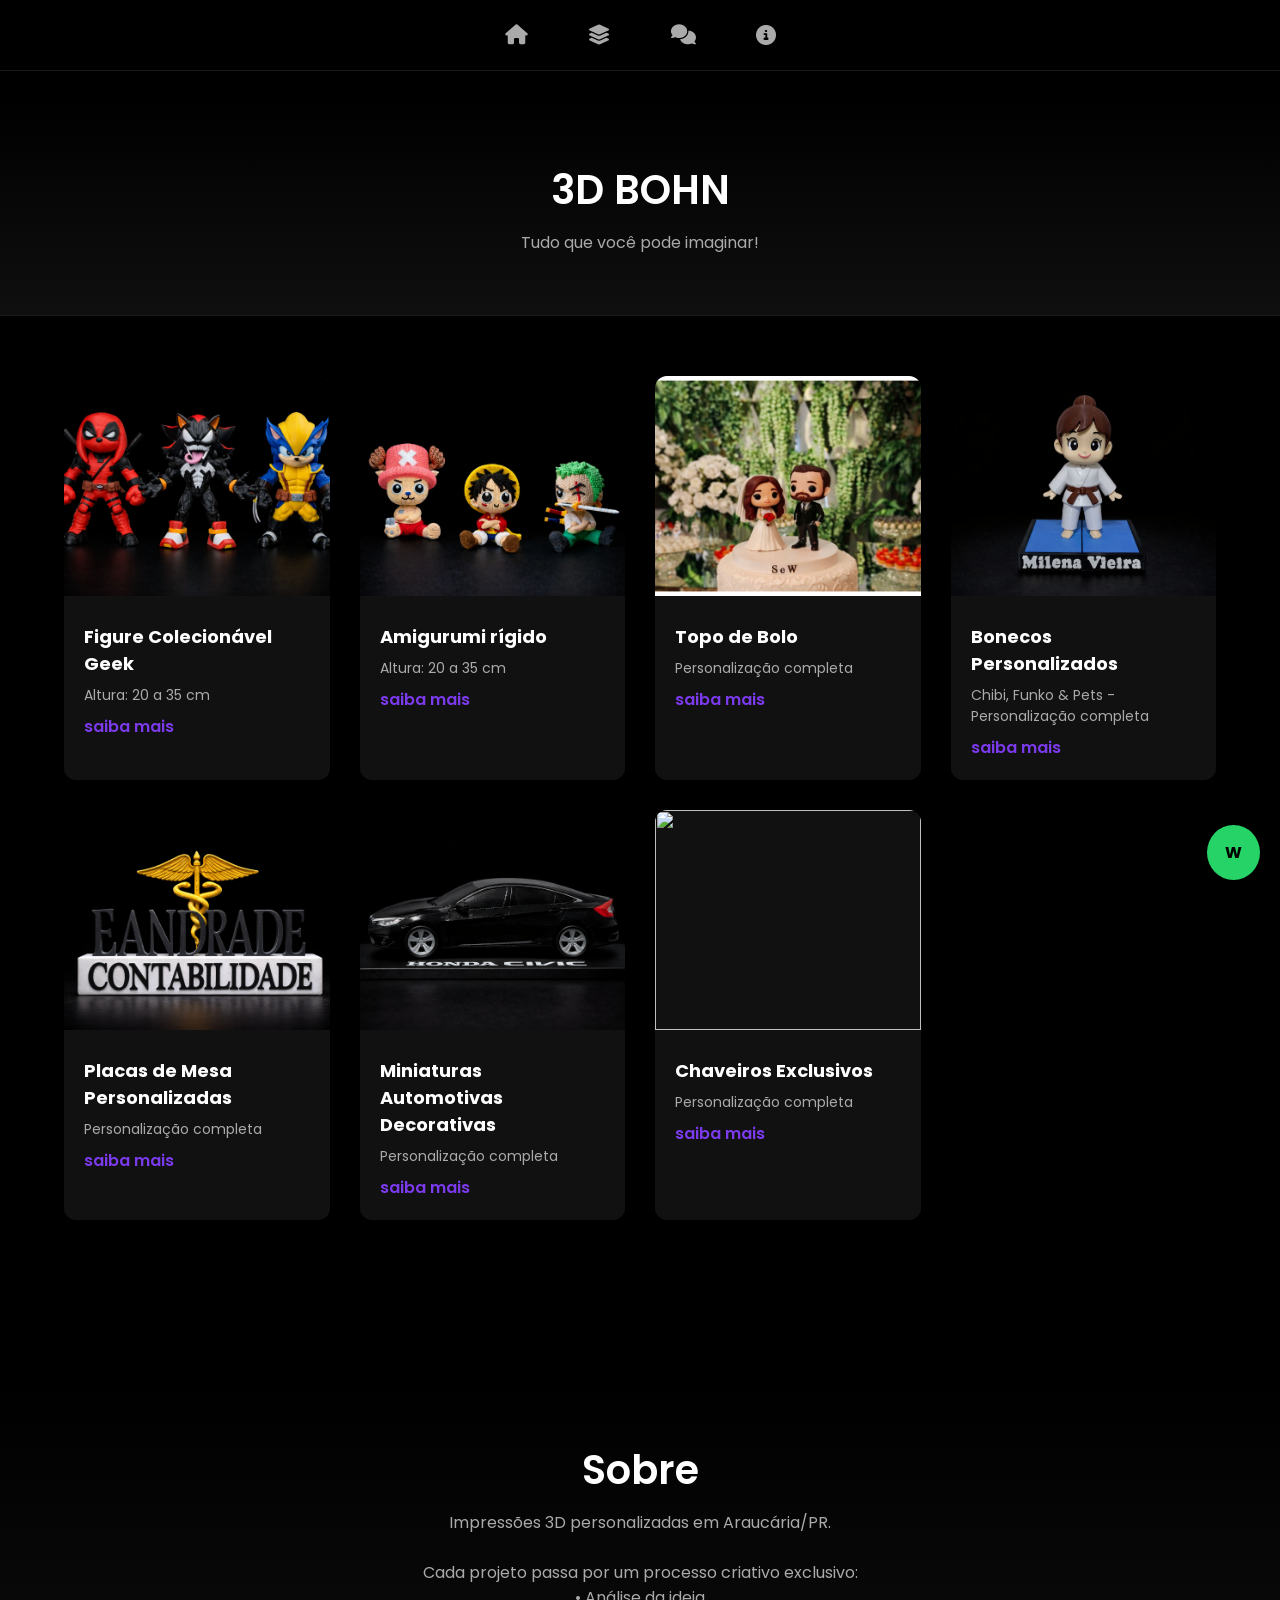
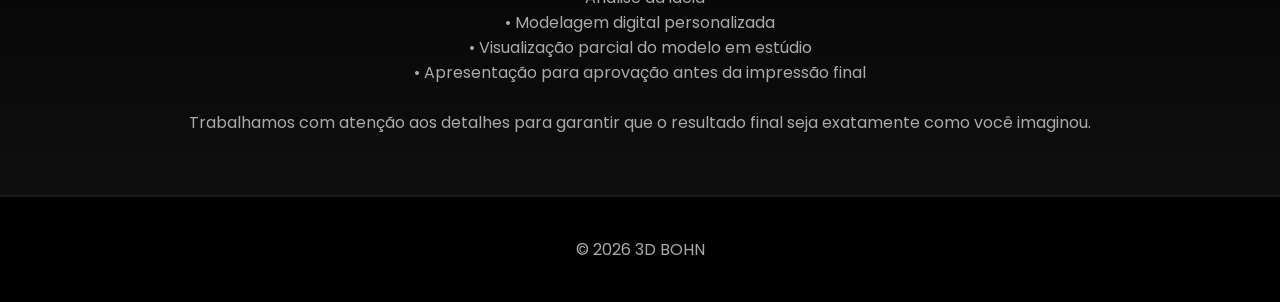
==== index.html @ 282903a7 "Replace placeholder image with actual image" ====
<!DOCTYPE html>
<html lang="pt-br">
    
     <!-- cabeçalho -->
<head> 
    <meta charset="UTF-8">
    <meta name="viewport" content="width=device-width, initial-scale=1.0">
    <title>3D BOHN</title>

    <!-- Fonte -->
    <link href="https://fonts.googleapis.com/css2?family=Poppins:wght@300;400;600&display=swap" rel="stylesheet">

    <!-- CSS -->
    <link rel="stylesheet" href="style.css">

    <!-- Font Awesome -->
<link rel="stylesheet" href="https://cdnjs.cloudflare.com/ajax/libs/font-awesome/6.5.0/css/all.min.css">
    
</head>

     <!-- corpo -->
    
<body>

    <!-- MENU -->
  <nav>
    <a href="index.html"><i class="fa-solid fa-house"></i></a>
    <a href="#seções"><i class="fa-solid fa-layer-group"></i></a>
    <a href="chat.html"><i class="fa-solid fa-comments"></i></a>
    <a href="#info"><i class="fa-solid fa-circle-info"></i></a>
</nav>

    <!-- BANNER -->
    <section class="banner" id="home">
        <h1>3D BOHN</h1>
        <p>Tudo que você pode imaginar! </p>
    </section>

    <!-- PRODUTOS -->
    <section class="produtos" id="seções">

        <div class="card" onclick="irParaSecao('figures.html')">
            <img src="4ab44d39-8912-427f-a9c7-1389a4cfff99.png" alt="">
            <div class="card-info">
                <h3> Figure Colecionável Geek </h3>
                <p> Altura: 20 a 35 cm </p>
                <div class="preco"> saiba mais</div>
            </div>
        </div>

        <div class="card" onclick="irParaSecao('amigurumi.html')">
            <img src="d115fad7-27c8-41f1-a344-d17f894d37b4.png" alt="">
            <div class="card-info">
                <h3> Amigurumi rígido </h3>
                <p> Altura: 20 a 35 cm </p>
                <div class="preco"> saiba mais </div>
            </div>
        </div>

        <div class="card" onclick="irParaSecao('topos.html')">
            <img src="fe0d030c-3316-4588-a066-c759d41fa5de.png" alt="">
            <div class="card-info">
                <h3>Topo de Bolo</h3>
                <p>Personalização completa</p>
                <div class="preco"> saiba mais</div>
            </div>
        </div>

          <div class="card" onclick="irParaSecao('topos.html')">
            <img src="5bc6d1e7-6680-48f0-b458-71ddb137a817.png" alt="">
            <div class="card-info">
                <h3>Bonecos Personalizados </h3>
                <p>Chibi, Funko & Pets - Personalização completa</p>
                <div class="preco"> saiba mais</div>
            </div>
        </div>

         <div class="card" onclick="irParaSecao('topos.html')">
            <img src="4e094f84-948c-4a96-b705-acbe50f5c902.png" alt="">
            <div class="card-info">
                <h3>Placas de Mesa Personalizadas</h3>
                <p>Personalização completa</p>
                <div class="preco"> saiba mais</div>
            </div>
        </div>
        
 <div class="card" onclick="irParaSecao('topos.html')">
            <img src="17b475d7-8cb3-4046-9e51-a5f60eb40c91.png" alt="">
            <div class="card-info">
                <h3>Miniaturas Automotivas Decorativas</h3>
                <p>Personalização completa</p>
                <div class="preco"> saiba mais</div>
            </div>
        </div>
        
           <div class="card" onclick="irParaSecao('topos.html')">
            <img src="https://via.placeholder.com/400x300" alt="">
            <div class="card-info">
                <h3> Chaveiros Exclusivos </h3>
                <p>Personalização completa</p>
                <div class="preco"> saiba mais</div>
            </div>
        </div>
        
    </section>

  <!-- INFO -->
<section class="banner" id="info">
    <h1>Sobre</h1>
    <p>
        Impressões 3D personalizadas em Araucária/PR.<br><br>

        Cada projeto passa por um processo criativo exclusivo:<br>
        • Análise da ideia<br>
        • Modelagem digital personalizada<br>
        • Visualização parcial do modelo em estúdio<br>
        • Apresentação para aprovação antes da impressão final<br><br>

        Trabalhamos com atenção aos detalhes para garantir que o resultado final
        seja exatamente como você imaginou.
    </p>
</section>
    
    <footer>
        © 2026 3D BOHN
    </footer>

    <!-- WhatsApp -->
    <a class="whatsapp" href="https://wa.me/5541999999999" target="_blank">W</a>

    <!-- JS -->
    <script src="script.js"></script>

</body>
</html>
---- style.css ----
*{
    margin:0;
    padding:0;
    box-sizing:border-box;
    font-family:'Poppins', sans-serif;
}

body{
    background:#000;
    color:#fff;
}

/* NAVBAR */
nav{
    position:fixed;
    top:0;
    width:100%;
    background:#000;
    display:flex;
    justify-content:center;
    gap:60px;
    padding:20px;
    border-bottom:1px solid #1a1a1a;
    z-index:1000;
}

nav a{
    color:#aaa;
    text-decoration:none;
    font-size:20px;
    transition:0.3s;
}

nav a:hover{
    color:#7c3aed;
    transform:scale(1.4);
}

/* BANNER */
.banner{
    margin-top:100px;
    text-align:center;
    padding:60px 20px;
    background:linear-gradient(to bottom,#000,#0f0f0f);
    border-bottom:1px solid #1a1a1a;
}

.banner h1{
    font-size:40px;
    font-weight:600;
}

.banner p{
    color:#aaa;
    margin-top:10px;
}

/* PRODUTOS */
.produtos{
    padding:60px 5%;
    display:grid;
    grid-template-columns:repeat(auto-fit,minmax(250px,1fr));
    gap:30px;
}

/* CARD */
.card{
    background:#111;
    border-radius:12px;
    overflow:hidden;
    transition:0.3s;
    cursor:pointer;
}

.card:hover{
    transform:translateY(-8px);
    box-shadow:0 15px 30px rgba(0,0,0,0.6);
}

.card img{
    width:100%;
    height:220px;
    object-fit:cover;
}

.card-info{
    padding:20px;
}

.card-info h3{
    font-size:18px;
}

.card-info p{
    color:#aaa;
    font-size:14px;
    margin:8px 0;
}

.preco{
    color:#7c3aed;
    font-weight:600;
    font-size:16px;
}

/* FOOTER */
footer{
    text-align:center;
    padding:40px;
    border-top:1px solid #1a1a1a;
    color:#aaa;
}

/* BOTÃO WHATS */
.whatsapp{
    position:fixed;
    bottom:20px;
    right:20px;
    background:#25d366;
    color:#000;
    padding:15px 18px;
    border-radius:50%;
    font-weight:bold;
    text-decoration:none;
    box-shadow:0 5px 15px rgba(0,0,0,0.5);
    transition:0.3s;
}

.whatsapp:hover{
    transform:scale(1.1);
}
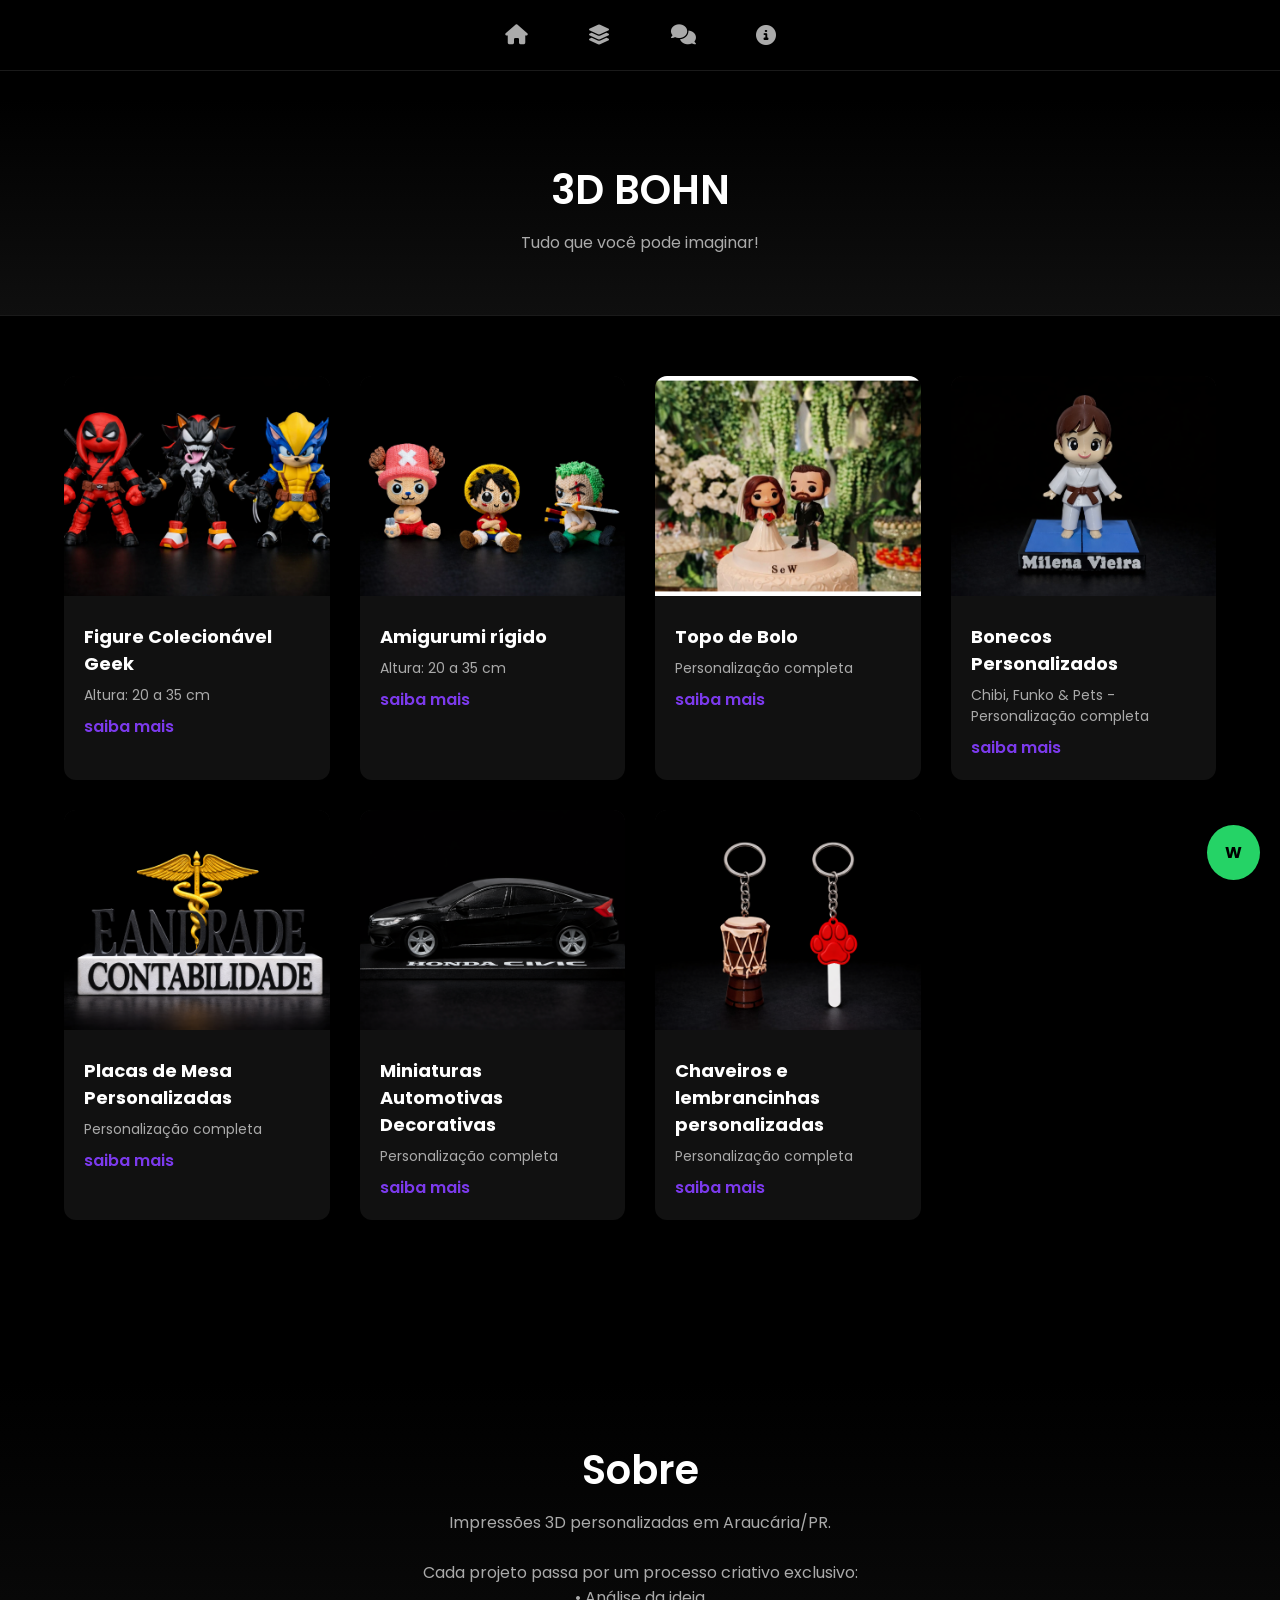
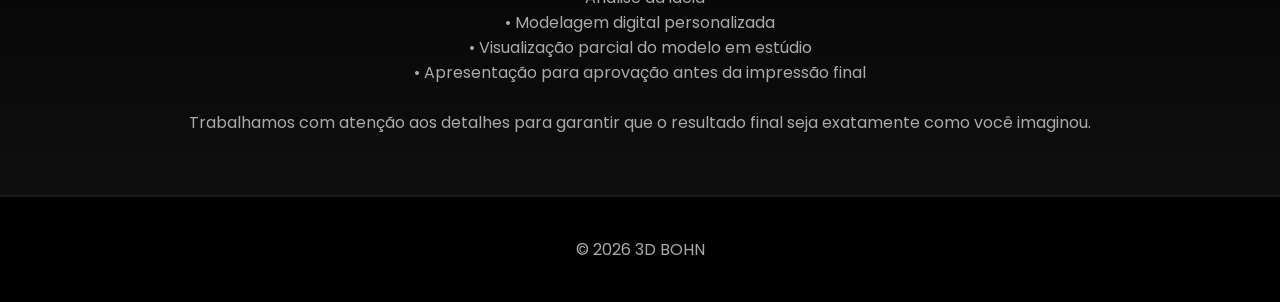
==== commit 8a3157f4: "Update card image and heading in index.html" ====
--- a/index.html
+++ b/index.html
@@ -94,9 +94,9 @@
         </div>
         
            <div class="card" onclick="irParaSecao('topos.html')">
-            <img src="https://via.placeholder.com/400x300" alt="">
+            <img src="66414541-0635-45b3-9e2c-ca3a35b5613c.png" alt="">
             <div class="card-info">
-                <h3> Chaveiros Exclusivos </h3>
+                <h3> Chaveiros e lembrancinhas personalizadas </h3>
                 <p>Personalização completa</p>
                 <div class="preco"> saiba mais</div>
             </div>
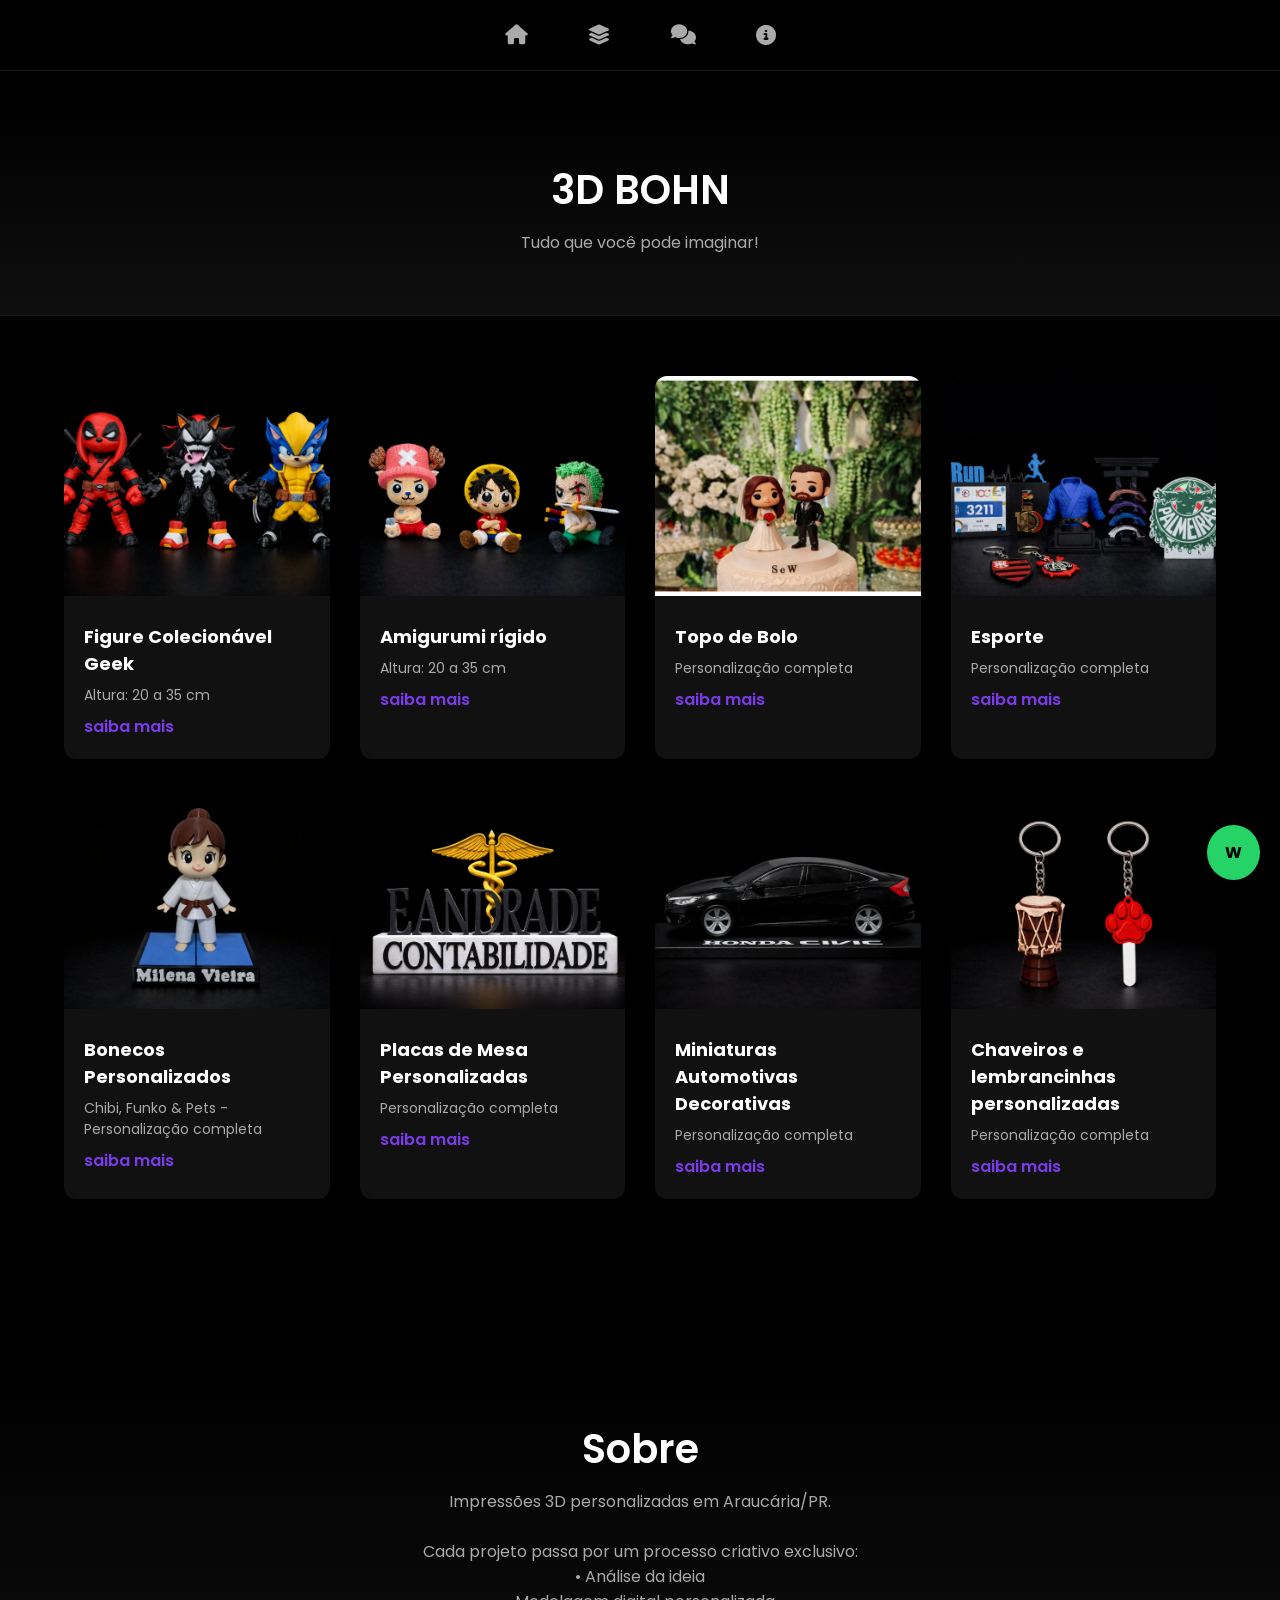
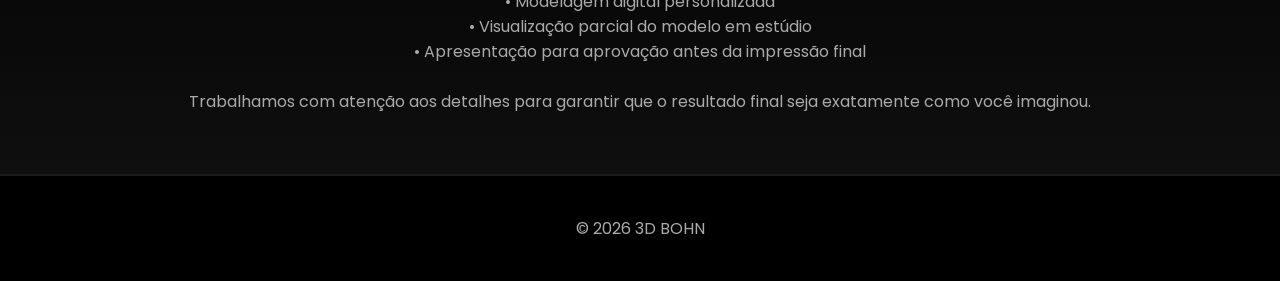
==== commit 032bfa08: "Add new card for 'Esporte' section in index.html" ====
--- a/index.html
+++ b/index.html
@@ -61,6 +61,15 @@
             <img src="fe0d030c-3316-4588-a066-c759d41fa5de.png" alt="">
             <div class="card-info">
                 <h3>Topo de Bolo</h3>
+                <p>Personalização completa</p>
+                <div class="preco"> saiba mais</div>
+            </div>
+        </div>
+
+         <div class="card" onclick="irParaSecao('topos.html')">
+            <img src="e150041f-00ac-4294-beb9-5c8095e3d400.png" alt="">
+            <div class="card-info">
+                <h3>Esporte</h3>
                 <p>Personalização completa</p>
                 <div class="preco"> saiba mais</div>
             </div>
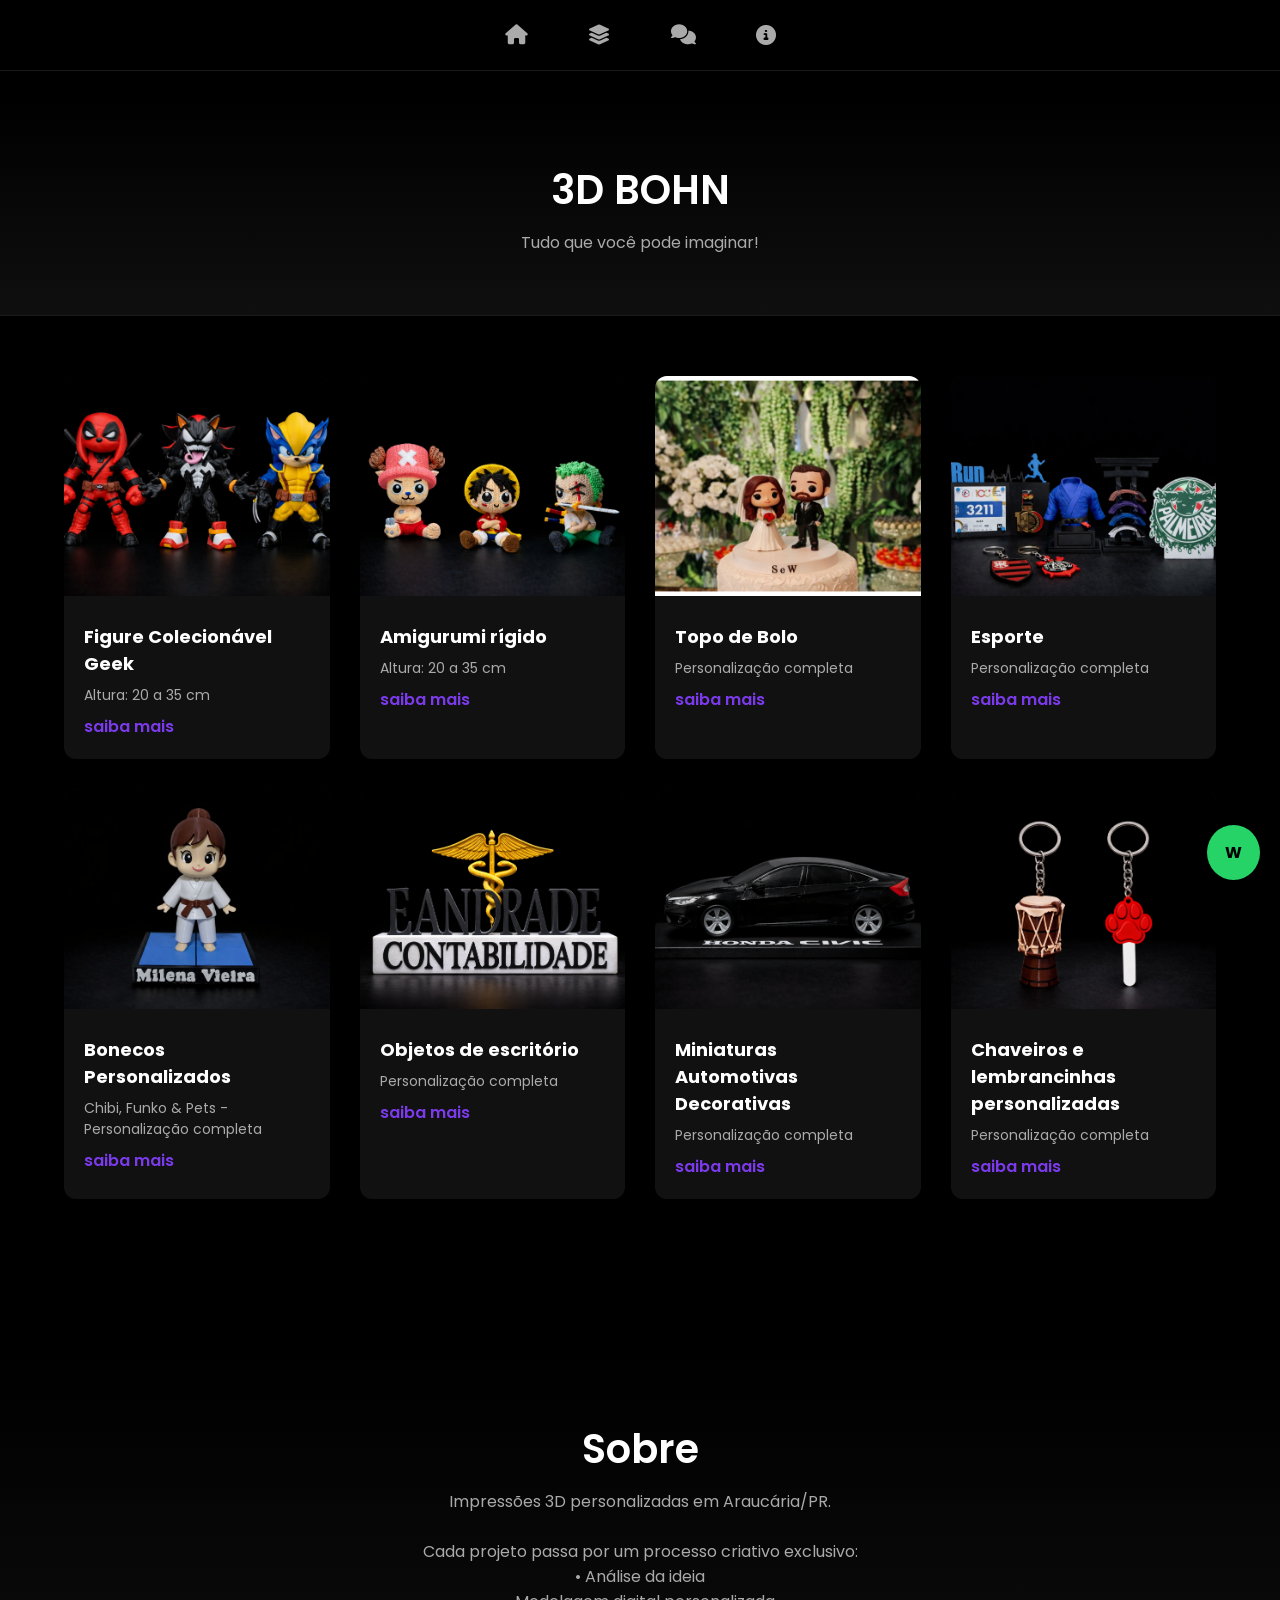
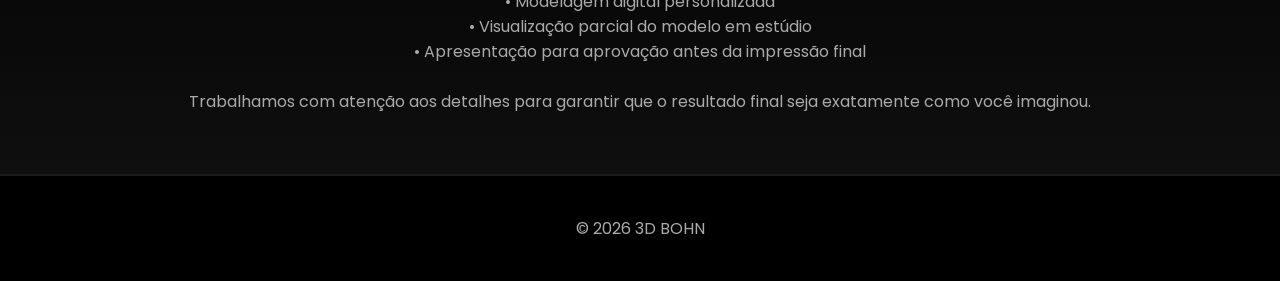
==== commit 52d4684d: "Update index.html" ====
--- a/index.html
+++ b/index.html
@@ -66,7 +66,7 @@
             </div>
         </div>
 
-         <div class="card" onclick="irParaSecao('topos.html')">
+         <div class="card" onclick="irParaSecao('esportes.html')">
             <img src="e150041f-00ac-4294-beb9-5c8095e3d400.png" alt="">
             <div class="card-info">
                 <h3>Esporte</h3>
@@ -75,7 +75,7 @@
             </div>
         </div>
 
-          <div class="card" onclick="irParaSecao('topos.html')">
+          <div class="card" onclick="irParaSecao('bonecos.html')">
             <img src="5bc6d1e7-6680-48f0-b458-71ddb137a817.png" alt="">
             <div class="card-info">
                 <h3>Bonecos Personalizados </h3>
@@ -84,16 +84,16 @@
             </div>
         </div>
 
-         <div class="card" onclick="irParaSecao('topos.html')">
+         <div class="card" onclick="irParaSecao('placa.html')">
             <img src="4e094f84-948c-4a96-b705-acbe50f5c902.png" alt="">
             <div class="card-info">
-                <h3>Placas de Mesa Personalizadas</h3>
+                <h3>Objetos de escritório</h3>
                 <p>Personalização completa</p>
                 <div class="preco"> saiba mais</div>
             </div>
         </div>
         
- <div class="card" onclick="irParaSecao('topos.html')">
+ <div class="card" onclick="irParaSecao('carros.html')">
             <img src="17b475d7-8cb3-4046-9e51-a5f60eb40c91.png" alt="">
             <div class="card-info">
                 <h3>Miniaturas Automotivas Decorativas</h3>
@@ -102,7 +102,7 @@
             </div>
         </div>
         
-           <div class="card" onclick="irParaSecao('topos.html')">
+           <div class="card" onclick="irParaSecao('chaveiros.html')">
             <img src="66414541-0635-45b3-9e2c-ca3a35b5613c.png" alt="">
             <div class="card-info">
                 <h3> Chaveiros e lembrancinhas personalizadas </h3>
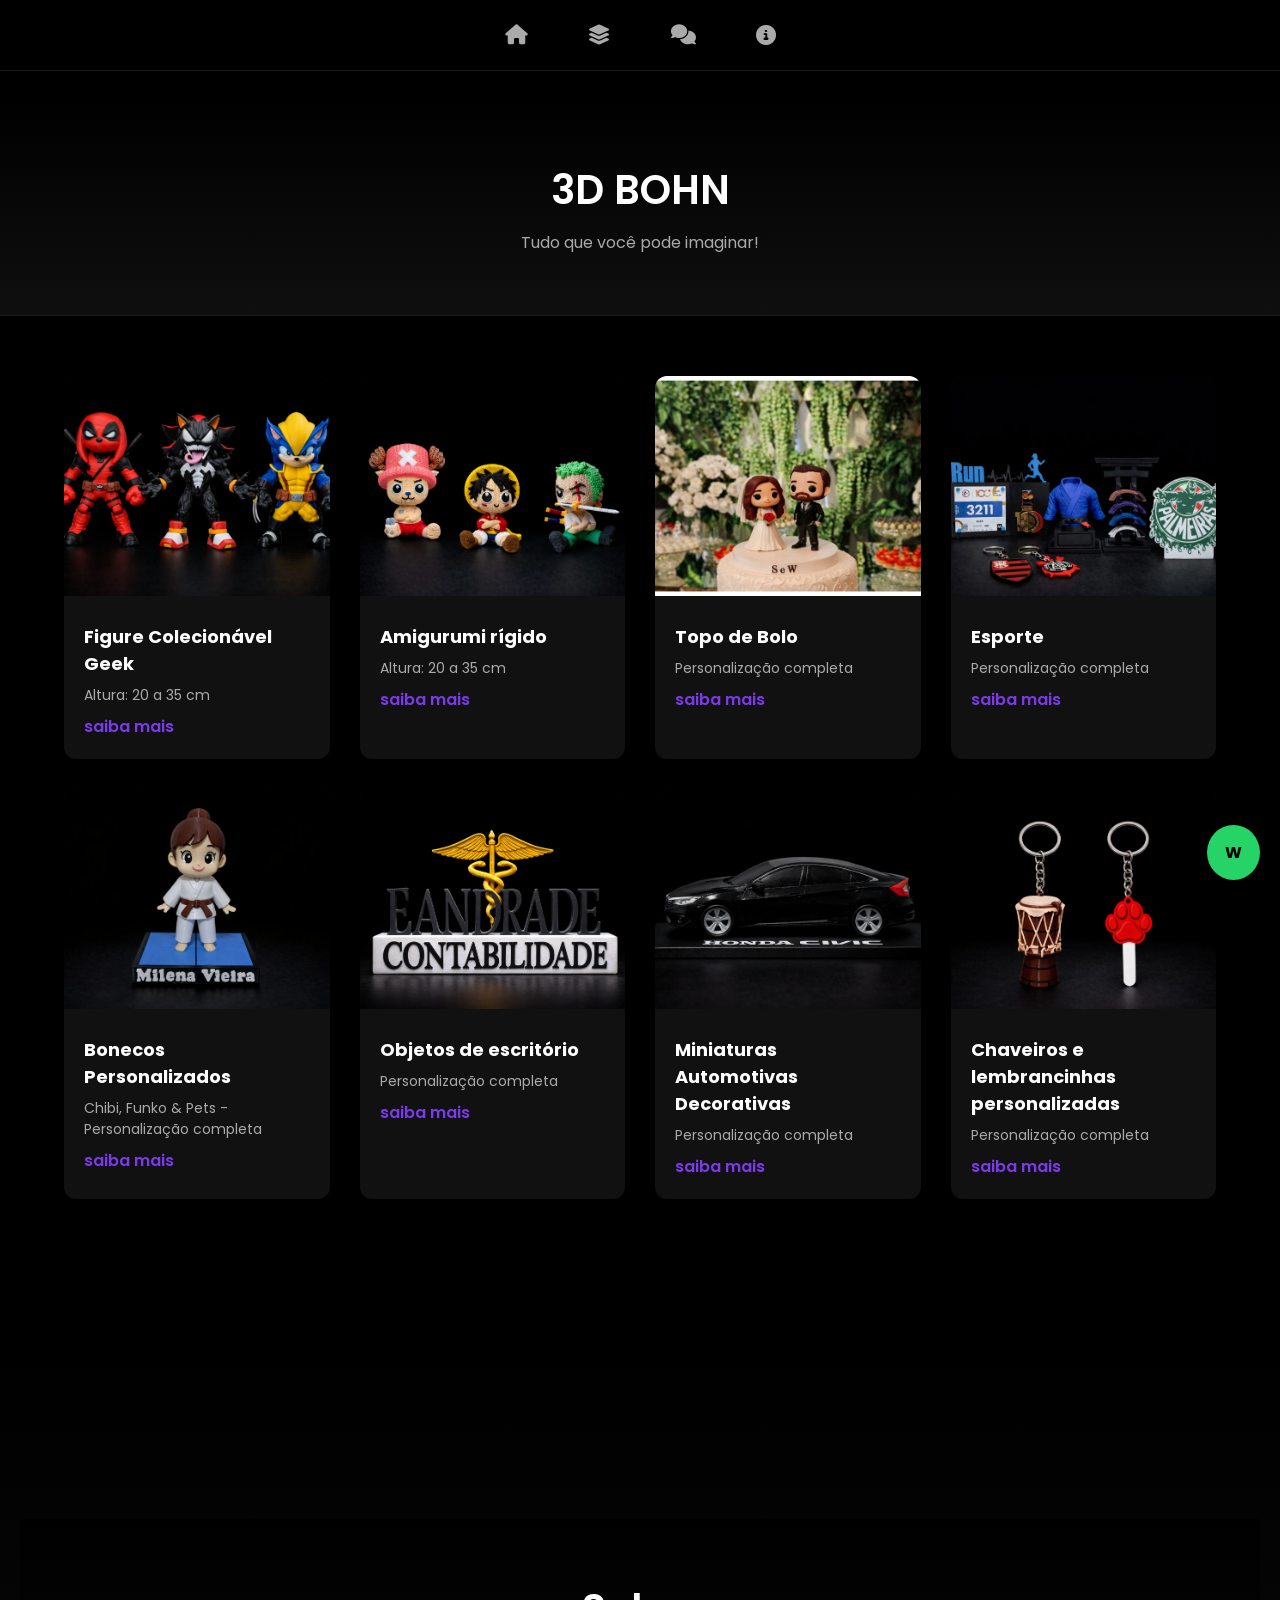
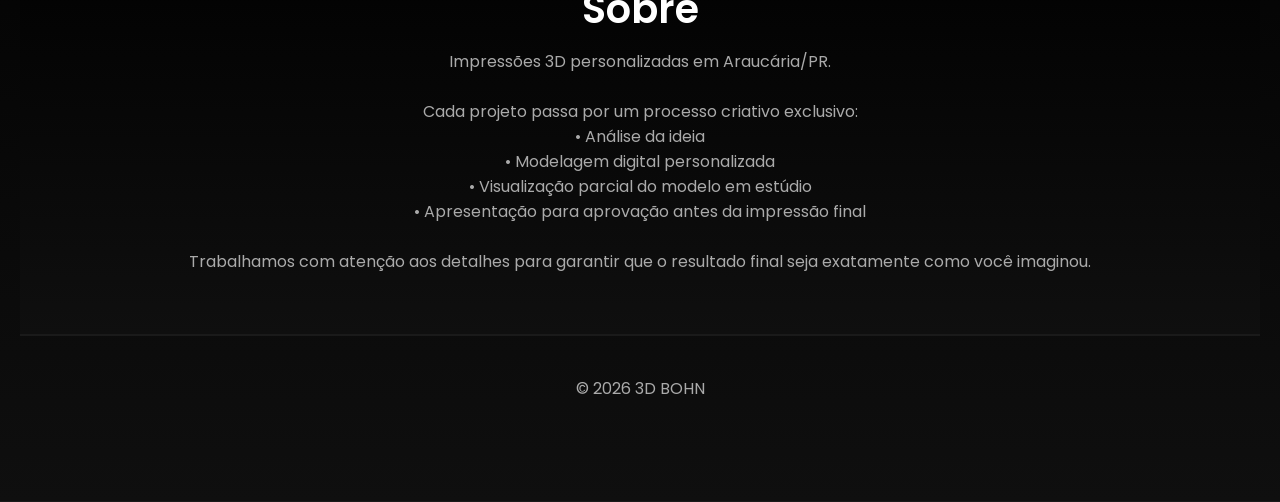
==== commit d8faaee3: "Update index.html" ====
--- a/index.html
+++ b/index.html
@@ -113,6 +113,8 @@
         
     </section>
 
+    <section class="banner" id="comments">
+
   <!-- INFO -->
 <section class="banner" id="info">
     <h1>Sobre</h1>
@@ -135,7 +137,7 @@
     </footer>
 
     <!-- WhatsApp -->
-    <a class="whatsapp" href="https://wa.me/5541999999999" target="_blank">W</a>
+    <a class="whatsapp" href="https://wa.me/5541995469616" target="_blank">W</a>
 
     <!-- JS -->
     <script src="script.js"></script>
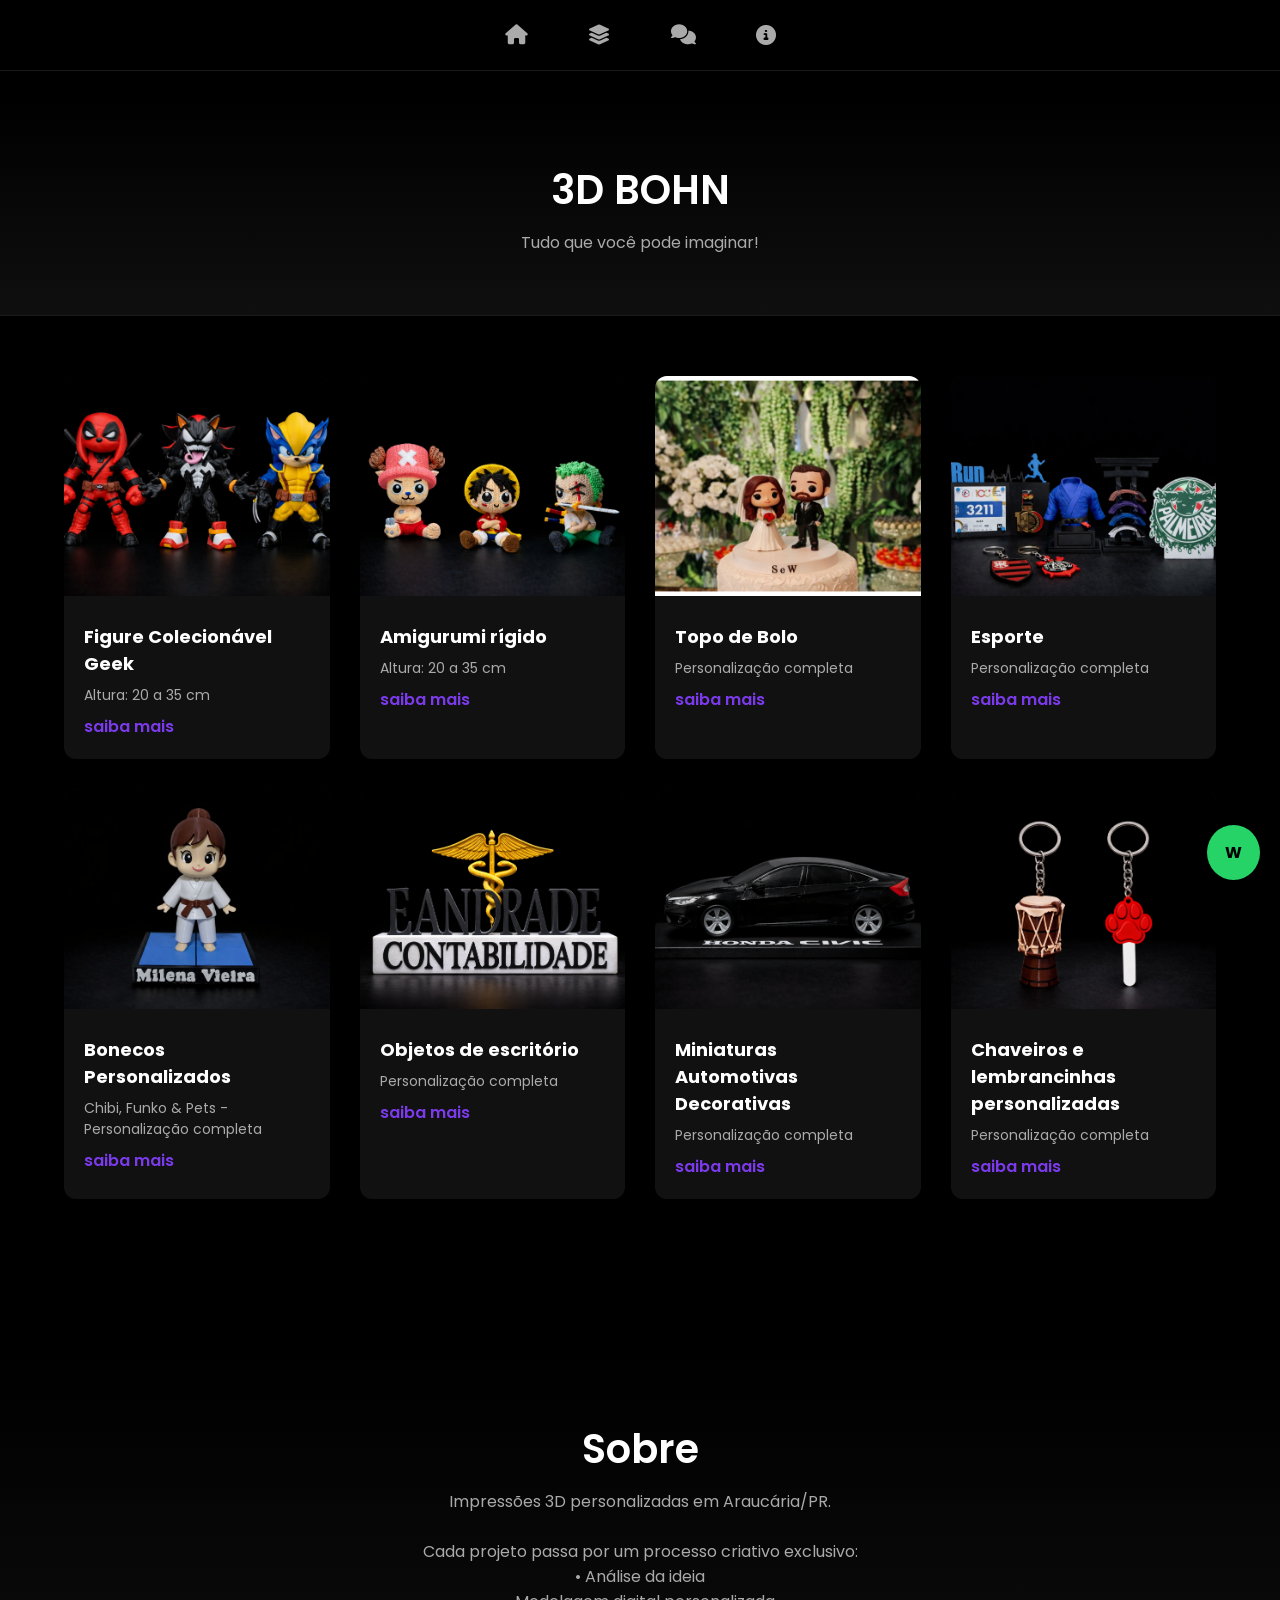
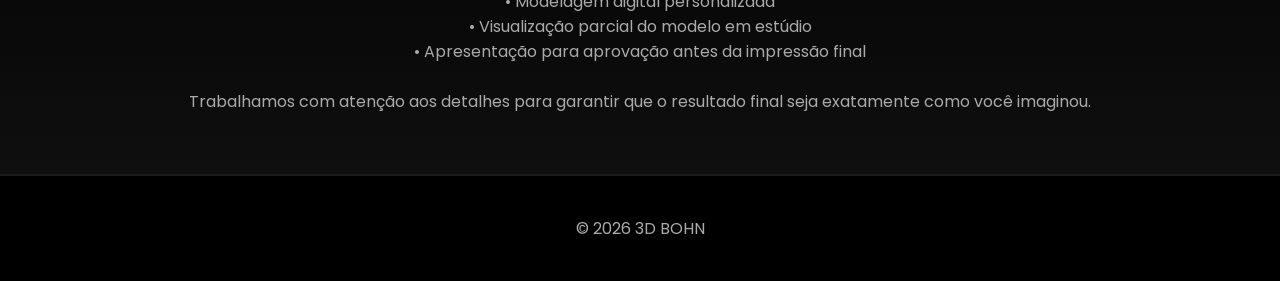
==== commit 330b34c3: "Update index.html" ====
--- a/index.html
+++ b/index.html
@@ -112,9 +112,6 @@
         </div>
         
     </section>
-
-    <section class="banner" id="comments">
-
   <!-- INFO -->
 <section class="banner" id="info">
     <h1>Sobre</h1>
